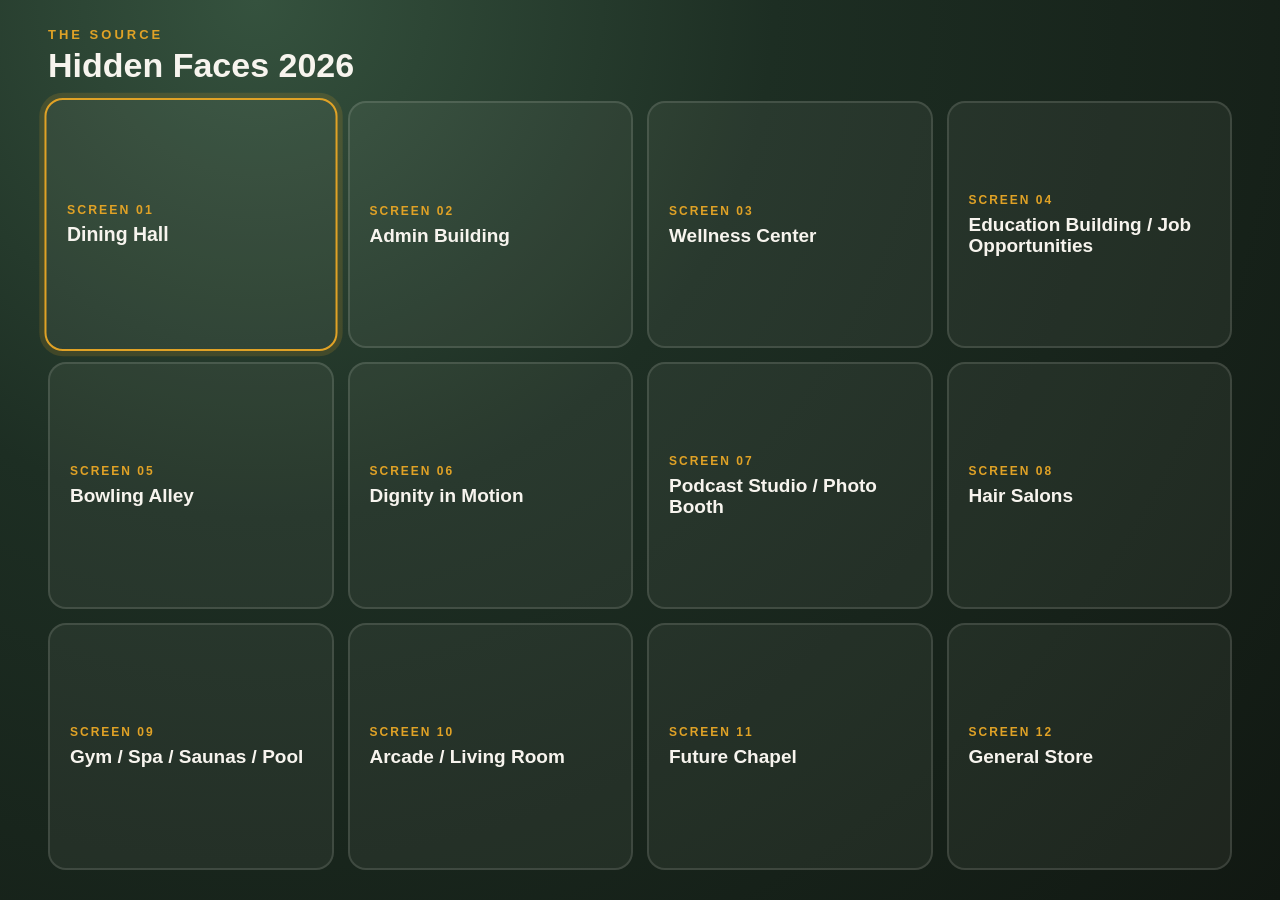
==== site/tv/index.html @ abbdb0e5 "Use sixth TV tile for guest QR code" ====
<!doctype html>
<html>
<head>
<meta charset="utf-8">
<meta name="viewport" content="width=device-width,initial-scale=1">
<meta name="theme-color" content="#111812">
<title>Hidden Faces TV</title>
<style>
:root{--pine:#1D2E23;--bone:#F7F4EE;--gold:#E0A226;--muted:rgba(247,244,238,.62)}
*{box-sizing:border-box}
html,body{margin:0;width:100%;height:100%;overflow:hidden;background:#0B0E0C;color:var(--bone);font-family:Arial,sans-serif}
button{font:inherit}
.screen{position:fixed;inset:0}
.hidden{display:none!important}
#menu{display:flex;flex-direction:column;padding:28px 48px 30px;background:radial-gradient(circle at 20% 0%,#35523e 0,var(--pine) 38%,#111812 100%)}
h1{flex:none;margin:0 0 18px;font-size:34px;line-height:1.05}
h1 small{display:block;color:var(--gold);font-size:13px;letter-spacing:3px;text-transform:uppercase;margin-bottom:6px}
.grid{flex:1;min-height:0;display:grid;grid-template-columns:repeat(4,minmax(0,1fr));grid-template-rows:repeat(3,minmax(0,1fr));gap:14px}
.card{min-height:0;border:2px solid rgba(247,244,238,.13);border-radius:18px;background:rgba(247,244,238,.055);color:var(--bone);padding:16px 20px;text-align:left;outline:none;overflow:hidden}
.card.sel{border-color:var(--gold);box-shadow:0 0 0 5px rgba(224,162,38,.16);transform:scale(1.025)}
.num{display:block;color:var(--gold);font-size:12px;font-weight:bold;letter-spacing:2px;margin-bottom:8px}
.name{display:block;font-size:19px;font-weight:bold;line-height:1.08}
#player{background:#070907}
#video{position:absolute;inset:0;width:100%;height:100%;object-fit:cover;background:#000;display:none}
#wall{position:absolute;inset:0;display:grid;grid-template-columns:repeat(3,1fr);grid-template-rows:repeat(2,1fr);gap:5px;background:#111812}
.tile{position:relative;overflow:hidden;background:linear-gradient(145deg,#24382b,#111812)}
.tile img{position:absolute;inset:0;width:100%;height:100%;object-fit:cover;opacity:0;transform:scale(1.02);transition:opacity .75s ease,transform 1.1s ease}
.tile img.on{opacity:1;transform:scale(1)}
.tile.empty:after{content:"Hidden Faces";position:absolute;inset:0;display:flex;align-items:center;justify-content:center;color:rgba(247,244,238,.18);font-size:20px;font-weight:bold;letter-spacing:2px;text-transform:uppercase}
.wallshade{position:absolute;inset:0;pointer-events:none;background:linear-gradient(to bottom,rgba(0,0,0,.28),transparent 20%,transparent 76%,rgba(0,0,0,.42))}
.top{position:absolute;left:28px;right:28px;top:24px;display:flex;justify-content:space-between;align-items:center;z-index:4;text-shadow:0 2px 10px #000;font-size:25px;font-weight:bold}
.badge{font-size:13px;background:rgba(17,24,18,.8);padding:10px 14px;border-radius:999px;border:1px solid rgba(255,255,255,.18)}
.badge b{color:var(--gold)}
.bottom{position:absolute;left:28px;right:28px;bottom:20px;display:flex;justify-content:space-between;align-items:flex-end;gap:24px;z-index:4;color:#eee;text-shadow:0 2px 10px #000;font-size:13px}
#status{max-width:76%}
.counter{font-weight:bold;color:#fff;white-space:nowrap}
.qr-tile{display:flex;align-items:center;justify-content:center;background:linear-gradient(145deg,#F7F4EE,#E9E2D5);color:#1D2E23}
.qr-inner{width:100%;height:100%;display:flex;flex-direction:column;align-items:center;justify-content:center;text-align:center;padding:22px}
.qr-inner img{display:block;width:min(58%,220px);aspect-ratio:1/1;object-fit:contain;margin-bottom:12px;border-radius:8px}
.qr-inner strong{display:block;font-size:22px;line-height:1.05;letter-spacing:.04em;text-transform:uppercase}
.qr-inner span{display:block;margin-top:7px;font-size:15px;line-height:1.25;color:rgba(29,46,35,.7);max-width:260px}
#empty{position:absolute;inset:0;display:flex;align-items:center;justify-content:center;background:linear-gradient(145deg,#1D2E23,#0B0E0C);z-index:2;text-align:center;padding:80px}
#empty h2{font-size:40px;margin:0 0 14px}
#empty p{font-size:19px;color:var(--muted)}
</style>
</head>
<body tabindex="0">
<section id="menu" class="screen">
  <h1><small>The Source</small>Hidden Faces 2026</h1>
  <div id="grid" class="grid"></div>
</section>

<section id="player" class="screen hidden">
  <video id="video" playsinline></video>
  <div id="wall">
    <div class="tile empty"><img alt=""></div>
    <div class="tile empty"><img alt=""></div>
    <div class="tile empty"><img alt=""></div>
    <div class="tile empty"><img alt=""></div>
    <div class="tile empty"><img alt=""></div>
    <div class="qr-tile">
      <div class="qr-inner">
        <img src="[data-uri]" alt="QR code for the Hidden Faces guest app">
        <strong>Scan to join</strong>
        <span>Take and share your Hidden Faces photos</span>
      </div>
    </div>
  </div>
  <div class="wallshade"></div>
  <div id="empty" class="hidden"><div><h2 id="emptyTitle">Loading gallery…</h2><p id="emptyText">Guest photos will appear automatically.</p></div></div>
  <div class="top">
    <span id="location"></span>
    <span id="badge" class="badge"><b>LIVE</b> Gallery</span>
  </div>
  <div class="bottom">
    <span id="status">Connecting to the Hidden Faces gallery…</span>
    <span id="counter" class="counter"></span>
  </div>
undefined</section>

<script>
(function(){
"use strict";

const BUILD_ID="2026.10.07.4";
const CLOUD="ayyh0pzg";
const EVENT="hiddenfaces2026";
const GALLERY_MS=60000;
const REFRESH_MS=10000;
const VERSION_POLL_MS=30000;
const WALL_SIZE=5;

const PROFILES=[
  {id:"dining",name:"Dining Hall",video:""},
  {id:"admin",name:"Admin Building",video:""},
  {id:"wellness",name:"Wellness Center",video:""},
  {id:"education",name:"Education Building / Job Opportunities",video:""},
  {id:"bowling",name:"Bowling Alley",video:""},
  {id:"motion",name:"Dignity in Motion",video:""},
  {id:"podcast",name:"Podcast Studio / Photo Booth",video:""},
  {id:"salon",name:"Hair Salons",video:""},
  {id:"gym",name:"Gym / Spa / Saunas / Pool",video:""},
  {id:"living",name:"Arcade / Living Room",video:""},
  {id:"chapel",name:"Future Chapel",video:""},
  {id:"store",name:"General Store",video:""}
];

const $=id=>document.getElementById(id);
const menu=$("menu"),player=$("player"),grid=$("grid"),video=$("video"),wall=$("wall"),empty=$("empty"),emptyTitle=$("emptyTitle"),emptyText=$("emptyText"),locationEl=$("location"),badge=$("badge"),status=$("status"),counter=$("counter");
const tiles=[...document.querySelectorAll(".tile")];

let selected=Math.max(0,PROFILES.findIndex(p=>p.id===localStorage.getItem("hiddenFacesTvProfile")));
let active=null,galleryActive=false,phaseTimer=null,refreshTimer=null,knownIds=new Set();
let slots=tiles.map((tile,index)=>({index,tile,img:tile.querySelector("img"),photo:null}));

function renderMenu(){
  grid.innerHTML="";
  PROFILES.forEach((p,i)=>{
    const b=document.createElement("button");
    b.className="card"+(i===selected?" sel":"");
    b.innerHTML='<span class="num">SCREEN '+String(i+1).padStart(2,"0")+'</span><span class="name">'+p.name+'</span>';
    b.onclick=()=>{selected=i;start()};
    grid.appendChild(b);
  });
}

function move(dx,dy){
  const cols=4,row=Math.floor(selected/cols),col=selected%cols;
  let nr=Math.max(0,Math.min(2,row+dy));
  let nc=Math.max(0,Math.min(3,col+dx));
  selected=Math.min(PROFILES.length-1,nr*cols+nc);
  renderMenu();
}

function start(){
  active=PROFILES[selected];
  localStorage.setItem("hiddenFacesTvProfile",active.id);
  menu.classList.add("hidden");
  player.classList.remove("hidden");
  locationEl.textContent=active.name;
  clearTimers();
  begin();
  refreshTimer=setInterval(fetchGallery,REFRESH_MS);
}

function begin(){active&&active.video?playVideo():showGallery();}

function playVideo(){
  galleryActive=false;
  clearTimeout(phaseTimer);
  wall.classList.add("hidden");
  empty.classList.add("hidden");
  badge.innerHTML="<b>NOW</b> Video";
  status.textContent="Streaming this location's film.";
  counter.textContent="";
  video.style.display="block";
  video.src=active.video;
  video.currentTime=0;
  video.play().catch(()=>showGallery());
}

function releaseVideo(){
  try{video.pause()}catch(e){}
  video.removeAttribute("src");
  try{video.load()}catch(e){}
  video.style.display="none";
}

async function showGallery(){
  galleryActive=true;
  clearTimeout(phaseTimer);
  releaseVideo();
  wall.classList.remove("hidden");
  badge.innerHTML="<b>LIVE</b> Gallery";
  status.textContent="Five live guest photos. New uploads replace the oldest photo automatically.";
  await fetchGallery();
  if(active&&active.video){
    phaseTimer=setTimeout(()=>{if(galleryActive)playVideo();},GALLERY_MS);
  }
}

function photoUrl(id){
  return "https://res.cloudinary.com/"+CLOUD+"/image/upload/c_fill,w_900,h_600,q_auto,f_auto/"+id+".jpg";
}

function normalizeResources(resources){
  const seen=new Set();
  return (resources||[])
    .filter(r=>r&&r.public_id)
    .sort((a,b)=>String(a.created_at||"").localeCompare(String(b.created_at||"")))
    .filter(r=>{
      if(seen.has(r.public_id))return false;
      seen.add(r.public_id);
      return true;
    })
    .map(r=>({id:r.public_id,createdAt:r.created_at||"",url:photoUrl(r.public_id)}));
}

function oldestSlot(){
  const filled=slots.filter(s=>s.photo);
  if(filled.length<WALL_SIZE)return slots.find(s=>!s.photo);
  return filled.slice().sort((a,b)=>String(a.photo.createdAt).localeCompare(String(b.photo.createdAt)))[0];
}

function replaceSlot(slot,photo){
  if(!slot||!photo)return;
  const previous=slot.photo;
  slot.photo=photo;
  const preload=new Image();
  preload.onload=()=>{
    slot.img.classList.remove("on");
    setTimeout(()=>{
      slot.img.src=photo.url;
      slot.tile.classList.remove("empty");
      void slot.img.offsetWidth;
      slot.img.classList.add("on");
      updateCounter();
    },180);
  };
  preload.onerror=()=>{slot.photo=previous;updateCounter();};
  preload.src=photo.url;
}

function fillInitial(photos){
  const latest=photos.slice(-WALL_SIZE);
  slots.forEach((slot,i)=>{
    const p=latest[i];
    if(!p){
      slot.photo=null;
      slot.img.removeAttribute("src");
      slot.img.classList.remove("on");
      slot.tile.classList.add("empty");
      return;
    }
    slot.photo=p;
    slot.tile.classList.remove("empty");
    slot.img.src=p.url;
    slot.img.onload=()=>slot.img.classList.add("on");
  });
  updateCounter();
}

function updateCounter(){
  const n=slots.filter(s=>s.photo).length;
  counter.textContent=n+" of 5 photos";
  empty.classList.toggle("hidden",n>0);
  if(n===0){
    emptyTitle.textContent="Waiting for guest photos";
    emptyText.textContent="Photos tagged for Hidden Faces 2026 will appear here automatically.";
  }
}

function applyGallery(allPhotos){
  if(!allPhotos.length){
    if(!slots.some(s=>s.photo))updateCounter();
    return;
  }
  if(!knownIds.size){
    allPhotos.forEach(p=>knownIds.add(p.id));
    fillInitial(allPhotos);
    return;
  }
  const incoming=allPhotos.filter(p=>!knownIds.has(p.id));
  allPhotos.forEach(p=>knownIds.add(p.id));
  incoming.forEach(photo=>replaceSlot(oldestSlot(),photo));
  updateCounter();
}

async function fetchGallery(){
  if(!galleryActive)return;
  try{
    const r=await fetch("https://res.cloudinary.com/"+CLOUD+"/image/list/"+EVENT+".json?_="+Date.now(),{cache:"no-store"});
    if(r.status===404){if(!slots.some(s=>s.photo))updateCounter();return;}
    if(!r.ok)throw new Error("HTTP "+r.status);
    const j=await r.json();
    const photos=normalizeResources(j.resources);
    applyGallery(photos);
    const loaded=slots.filter(s=>s.photo).length;
    status.textContent=loaded
      ?"Live guest gallery • new photos replace the oldest tile automatically."
      :"Waiting for the first guest photo.";
  }catch(e){
    if(!slots.some(s=>s.photo)){
      empty.classList.remove("hidden");
      emptyTitle.textContent="Gallery connection interrupted";
      emptyText.textContent="The TV will keep retrying automatically.";
    }
    status.textContent="Trying to reconnect to the shared gallery…";
  }
}

function clearTimers(){
  galleryActive=false;
  clearTimeout(phaseTimer);
  clearInterval(refreshTimer);
  phaseTimer=refreshTimer=null;
}

function back(){
  if(player.classList.contains("hidden"))return;
  clearTimers();
  releaseVideo();
  player.classList.add("hidden");
  menu.classList.remove("hidden");
  renderMenu();
}

async function checkForUpdate(){
  try{
    const r=await fetch("./version.json?_="+Date.now(),{cache:"no-store"});
    if(!r.ok)return;
    const v=await r.json();
    if(v&&v.build&&v.build!==BUILD_ID)location.reload();
  }catch(e){}
}

video.addEventListener("ended",()=>showGallery());
video.addEventListener("error",()=>{if(active&&active.video)showGallery();});

document.addEventListener("keydown",e=>{
  const k=e.key||({19:"ArrowUp",20:"ArrowDown",21:"ArrowLeft",22:"ArrowRight",23:"Enter",66:"Enter"}[e.keyCode]||"");
  if(!player.classList.contains("hidden")){
    if(k==="Escape"||k==="Backspace"){e.preventDefault();back();}
    return;
  }
  if(k==="ArrowLeft"){e.preventDefault();move(-1,0)}
  else if(k==="ArrowRight"){e.preventDefault();move(1,0)}
  else if(k==="ArrowUp"){e.preventDefault();move(0,-1)}
  else if(k==="ArrowDown"){e.preventDefault();move(0,1)}
  else if(k==="Enter"){e.preventDefault();start()}
});

window.TV={androidBack:back};
renderMenu();
setInterval(checkForUpdate,VERSION_POLL_MS);

// Once a TV has been assigned a location, normal launches go straight back to it.
const saved=localStorage.getItem("hiddenFacesTvProfile");
if(saved&&location.search.indexOf("menu=1")===-1){
  const i=PROFILES.findIndex(p=>p.id===saved);
  if(i>=0){selected=i;setTimeout(start,350);}
}
document.body.focus();
})();
</script>
</body>
</html>
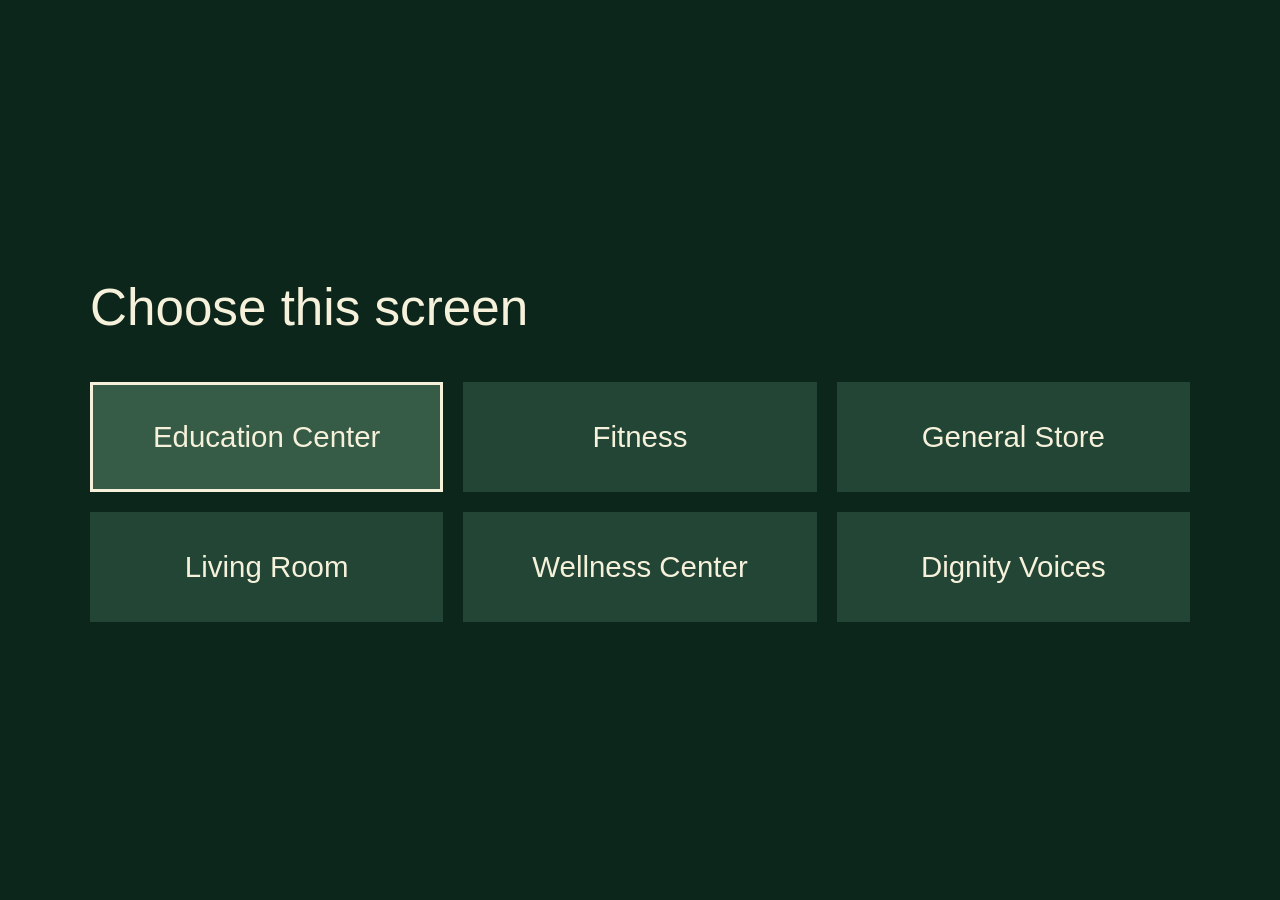
==== commit d6bc8919: "Publish six TV slideshows with live guest collage and remote updates" ====
--- a/site/tv/index.html
+++ b/site/tv/index.html
@@ -1,347 +1,12 @@
-<!doctype html>
-<html>
-<head>
-<meta charset="utf-8">
-<meta name="viewport" content="width=device-width,initial-scale=1">
-<meta name="theme-color" content="#111812">
-<title>Hidden Faces TV</title>
-<style>
-:root{--pine:#1D2E23;--bone:#F7F4EE;--gold:#E0A226;--muted:rgba(247,244,238,.62)}
-*{box-sizing:border-box}
-html,body{margin:0;width:100%;height:100%;overflow:hidden;background:#0B0E0C;color:var(--bone);font-family:Arial,sans-serif}
-button{font:inherit}
-.screen{position:fixed;inset:0}
-.hidden{display:none!important}
-#menu{display:flex;flex-direction:column;padding:28px 48px 30px;background:radial-gradient(circle at 20% 0%,#35523e 0,var(--pine) 38%,#111812 100%)}
-h1{flex:none;margin:0 0 18px;font-size:34px;line-height:1.05}
-h1 small{display:block;color:var(--gold);font-size:13px;letter-spacing:3px;text-transform:uppercase;margin-bottom:6px}
-.grid{flex:1;min-height:0;display:grid;grid-template-columns:repeat(4,minmax(0,1fr));grid-template-rows:repeat(3,minmax(0,1fr));gap:14px}
-.card{min-height:0;border:2px solid rgba(247,244,238,.13);border-radius:18px;background:rgba(247,244,238,.055);color:var(--bone);padding:16px 20px;text-align:left;outline:none;overflow:hidden}
-.card.sel{border-color:var(--gold);box-shadow:0 0 0 5px rgba(224,162,38,.16);transform:scale(1.025)}
-.num{display:block;color:var(--gold);font-size:12px;font-weight:bold;letter-spacing:2px;margin-bottom:8px}
-.name{display:block;font-size:19px;font-weight:bold;line-height:1.08}
-#player{background:#070907}
-#video{position:absolute;inset:0;width:100%;height:100%;object-fit:cover;background:#000;display:none}
-#wall{position:absolute;inset:0;display:grid;grid-template-columns:repeat(3,1fr);grid-template-rows:repeat(2,1fr);gap:5px;background:#111812}
-.tile{position:relative;overflow:hidden;background:linear-gradient(145deg,#24382b,#111812)}
-.tile img{position:absolute;inset:0;width:100%;height:100%;object-fit:cover;opacity:0;transform:scale(1.02);transition:opacity .75s ease,transform 1.1s ease}
-.tile img.on{opacity:1;transform:scale(1)}
-.tile.empty:after{content:"Hidden Faces";position:absolute;inset:0;display:flex;align-items:center;justify-content:center;color:rgba(247,244,238,.18);font-size:20px;font-weight:bold;letter-spacing:2px;text-transform:uppercase}
-.wallshade{position:absolute;inset:0;pointer-events:none;background:linear-gradient(to bottom,rgba(0,0,0,.28),transparent 20%,transparent 76%,rgba(0,0,0,.42))}
-.top{position:absolute;left:28px;right:28px;top:24px;display:flex;justify-content:space-between;align-items:center;z-index:4;text-shadow:0 2px 10px #000;font-size:25px;font-weight:bold}
-.badge{font-size:13px;background:rgba(17,24,18,.8);padding:10px 14px;border-radius:999px;border:1px solid rgba(255,255,255,.18)}
-.badge b{color:var(--gold)}
-.bottom{position:absolute;left:28px;right:28px;bottom:20px;display:flex;justify-content:space-between;align-items:flex-end;gap:24px;z-index:4;color:#eee;text-shadow:0 2px 10px #000;font-size:13px}
-#status{max-width:76%}
-.counter{font-weight:bold;color:#fff;white-space:nowrap}
-.qr-tile{display:flex;align-items:center;justify-content:center;background:linear-gradient(145deg,#F7F4EE,#E9E2D5);color:#1D2E23}
-.qr-inner{width:100%;height:100%;display:flex;flex-direction:column;align-items:center;justify-content:center;text-align:center;padding:22px}
-.qr-inner img{display:block;width:min(58%,220px);aspect-ratio:1/1;object-fit:contain;margin-bottom:12px;border-radius:8px}
-.qr-inner strong{display:block;font-size:22px;line-height:1.05;letter-spacing:.04em;text-transform:uppercase}
-.qr-inner span{display:block;margin-top:7px;font-size:15px;line-height:1.25;color:rgba(29,46,35,.7);max-width:260px}
-#empty{position:absolute;inset:0;display:flex;align-items:center;justify-content:center;background:linear-gradient(145deg,#1D2E23,#0B0E0C);z-index:2;text-align:center;padding:80px}
-#empty h2{font-size:40px;margin:0 0 14px}
-#empty p{font-size:19px;color:var(--muted)}
-</style>
-</head>
-<body tabindex="0">
-<section id="menu" class="screen">
-  <h1><small>The Source</small>Hidden Faces 2026</h1>
-  <div id="grid" class="grid"></div>
-</section>
-
-<section id="player" class="screen hidden">
-  <video id="video" playsinline></video>
-  <div id="wall">
-    <div class="tile empty"><img alt=""></div>
-    <div class="tile empty"><img alt=""></div>
-    <div class="tile empty"><img alt=""></div>
-    <div class="tile empty"><img alt=""></div>
-    <div class="tile empty"><img alt=""></div>
-    <div class="qr-tile">
-      <div class="qr-inner">
-        <img src="[data-uri]" alt="QR code for the Hidden Faces guest app">
-        <strong>Scan to join</strong>
-        <span>Take and share your Hidden Faces photos</span>
-      </div>
-    </div>
-  </div>
-  <div class="wallshade"></div>
-  <div id="empty" class="hidden"><div><h2 id="emptyTitle">Loading gallery…</h2><p id="emptyText">Guest photos will appear automatically.</p></div></div>
-  <div class="top">
-    <span id="location"></span>
-    <span id="badge" class="badge"><b>LIVE</b> Gallery</span>
-  </div>
-  <div class="bottom">
-    <span id="status">Connecting to the Hidden Faces gallery…</span>
-    <span id="counter" class="counter"></span>
-  </div>
-undefined</section>
-
-<script>
-(function(){
-"use strict";
-
-const BUILD_ID="2026.10.07.4";
-const CLOUD="ayyh0pzg";
-const EVENT="hiddenfaces2026";
-const GALLERY_MS=60000;
-const REFRESH_MS=10000;
-const VERSION_POLL_MS=30000;
-const WALL_SIZE=5;
-
-const PROFILES=[
-  {id:"dining",name:"Dining Hall",video:""},
-  {id:"admin",name:"Admin Building",video:""},
-  {id:"wellness",name:"Wellness Center",video:""},
-  {id:"education",name:"Education Building / Job Opportunities",video:""},
-  {id:"bowling",name:"Bowling Alley",video:""},
-  {id:"motion",name:"Dignity in Motion",video:""},
-  {id:"podcast",name:"Podcast Studio / Photo Booth",video:""},
-  {id:"salon",name:"Hair Salons",video:""},
-  {id:"gym",name:"Gym / Spa / Saunas / Pool",video:""},
-  {id:"living",name:"Arcade / Living Room",video:""},
-  {id:"chapel",name:"Future Chapel",video:""},
-  {id:"store",name:"General Store",video:""}
-];
-
-const $=id=>document.getElementById(id);
-const menu=$("menu"),player=$("player"),grid=$("grid"),video=$("video"),wall=$("wall"),empty=$("empty"),emptyTitle=$("emptyTitle"),emptyText=$("emptyText"),locationEl=$("location"),badge=$("badge"),status=$("status"),counter=$("counter");
-const tiles=[...document.querySelectorAll(".tile")];
-
-let selected=Math.max(0,PROFILES.findIndex(p=>p.id===localStorage.getItem("hiddenFacesTvProfile")));
-let active=null,galleryActive=false,phaseTimer=null,refreshTimer=null,knownIds=new Set();
-let slots=tiles.map((tile,index)=>({index,tile,img:tile.querySelector("img"),photo:null}));
-
-function renderMenu(){
-  grid.innerHTML="";
-  PROFILES.forEach((p,i)=>{
-    const b=document.createElement("button");
-    b.className="card"+(i===selected?" sel":"");
-    b.innerHTML='<span class="num">SCREEN '+String(i+1).padStart(2,"0")+'</span><span class="name">'+p.name+'</span>';
-    b.onclick=()=>{selected=i;start()};
-    grid.appendChild(b);
-  });
-}
-
-function move(dx,dy){
-  const cols=4,row=Math.floor(selected/cols),col=selected%cols;
-  let nr=Math.max(0,Math.min(2,row+dy));
-  let nc=Math.max(0,Math.min(3,col+dx));
-  selected=Math.min(PROFILES.length-1,nr*cols+nc);
-  renderMenu();
-}
-
-function start(){
-  active=PROFILES[selected];
-  localStorage.setItem("hiddenFacesTvProfile",active.id);
-  menu.classList.add("hidden");
-  player.classList.remove("hidden");
-  locationEl.textContent=active.name;
-  clearTimers();
-  begin();
-  refreshTimer=setInterval(fetchGallery,REFRESH_MS);
-}
-
-function begin(){active&&active.video?playVideo():showGallery();}
-
-function playVideo(){
-  galleryActive=false;
-  clearTimeout(phaseTimer);
-  wall.classList.add("hidden");
-  empty.classList.add("hidden");
-  badge.innerHTML="<b>NOW</b> Video";
-  status.textContent="Streaming this location's film.";
-  counter.textContent="";
-  video.style.display="block";
-  video.src=active.video;
-  video.currentTime=0;
-  video.play().catch(()=>showGallery());
-}
-
-function releaseVideo(){
-  try{video.pause()}catch(e){}
-  video.removeAttribute("src");
-  try{video.load()}catch(e){}
-  video.style.display="none";
-}
-
-async function showGallery(){
-  galleryActive=true;
-  clearTimeout(phaseTimer);
-  releaseVideo();
-  wall.classList.remove("hidden");
-  badge.innerHTML="<b>LIVE</b> Gallery";
-  status.textContent="Five live guest photos. New uploads replace the oldest photo automatically.";
-  await fetchGallery();
-  if(active&&active.video){
-    phaseTimer=setTimeout(()=>{if(galleryActive)playVideo();},GALLERY_MS);
-  }
-}
-
-function photoUrl(id){
-  return "https://res.cloudinary.com/"+CLOUD+"/image/upload/c_fill,w_900,h_600,q_auto,f_auto/"+id+".jpg";
-}
-
-function normalizeResources(resources){
-  const seen=new Set();
-  return (resources||[])
-    .filter(r=>r&&r.public_id)
-    .sort((a,b)=>String(a.created_at||"").localeCompare(String(b.created_at||"")))
-    .filter(r=>{
-      if(seen.has(r.public_id))return false;
-      seen.add(r.public_id);
-      return true;
-    })
-    .map(r=>({id:r.public_id,createdAt:r.created_at||"",url:photoUrl(r.public_id)}));
-}
-
-function oldestSlot(){
-  const filled=slots.filter(s=>s.photo);
-  if(filled.length<WALL_SIZE)return slots.find(s=>!s.photo);
-  return filled.slice().sort((a,b)=>String(a.photo.createdAt).localeCompare(String(b.photo.createdAt)))[0];
-}
-
-function replaceSlot(slot,photo){
-  if(!slot||!photo)return;
-  const previous=slot.photo;
-  slot.photo=photo;
-  const preload=new Image();
-  preload.onload=()=>{
-    slot.img.classList.remove("on");
-    setTimeout(()=>{
-      slot.img.src=photo.url;
-      slot.tile.classList.remove("empty");
-      void slot.img.offsetWidth;
-      slot.img.classList.add("on");
-      updateCounter();
-    },180);
-  };
-  preload.onerror=()=>{slot.photo=previous;updateCounter();};
-  preload.src=photo.url;
-}
-
-function fillInitial(photos){
-  const latest=photos.slice(-WALL_SIZE);
-  slots.forEach((slot,i)=>{
-    const p=latest[i];
-    if(!p){
-      slot.photo=null;
-      slot.img.removeAttribute("src");
-      slot.img.classList.remove("on");
-      slot.tile.classList.add("empty");
-      return;
-    }
-    slot.photo=p;
-    slot.tile.classList.remove("empty");
-    slot.img.src=p.url;
-    slot.img.onload=()=>slot.img.classList.add("on");
-  });
-  updateCounter();
-}
-
-function updateCounter(){
-  const n=slots.filter(s=>s.photo).length;
-  counter.textContent=n+" of 5 photos";
-  empty.classList.toggle("hidden",n>0);
-  if(n===0){
-    emptyTitle.textContent="Waiting for guest photos";
-    emptyText.textContent="Photos tagged for Hidden Faces 2026 will appear here automatically.";
-  }
-}
-
-function applyGallery(allPhotos){
-  if(!allPhotos.length){
-    if(!slots.some(s=>s.photo))updateCounter();
-    return;
-  }
-  if(!knownIds.size){
-    allPhotos.forEach(p=>knownIds.add(p.id));
-    fillInitial(allPhotos);
-    return;
-  }
-  const incoming=allPhotos.filter(p=>!knownIds.has(p.id));
-  allPhotos.forEach(p=>knownIds.add(p.id));
-  incoming.forEach(photo=>replaceSlot(oldestSlot(),photo));
-  updateCounter();
-}
-
-async function fetchGallery(){
-  if(!galleryActive)return;
-  try{
-    const r=await fetch("https://res.cloudinary.com/"+CLOUD+"/image/list/"+EVENT+".json?_="+Date.now(),{cache:"no-store"});
-    if(r.status===404){if(!slots.some(s=>s.photo))updateCounter();return;}
-    if(!r.ok)throw new Error("HTTP "+r.status);
-    const j=await r.json();
-    const photos=normalizeResources(j.resources);
-    applyGallery(photos);
-    const loaded=slots.filter(s=>s.photo).length;
-    status.textContent=loaded
-      ?"Live guest gallery • new photos replace the oldest tile automatically."
-      :"Waiting for the first guest photo.";
-  }catch(e){
-    if(!slots.some(s=>s.photo)){
-      empty.classList.remove("hidden");
-      emptyTitle.textContent="Gallery connection interrupted";
-      emptyText.textContent="The TV will keep retrying automatically.";
-    }
-    status.textContent="Trying to reconnect to the shared gallery…";
-  }
-}
-
-function clearTimers(){
-  galleryActive=false;
-  clearTimeout(phaseTimer);
-  clearInterval(refreshTimer);
-  phaseTimer=refreshTimer=null;
-}
-
-function back(){
-  if(player.classList.contains("hidden"))return;
-  clearTimers();
-  releaseVideo();
-  player.classList.add("hidden");
-  menu.classList.remove("hidden");
-  renderMenu();
-}
-
-async function checkForUpdate(){
-  try{
-    const r=await fetch("./version.json?_="+Date.now(),{cache:"no-store"});
-    if(!r.ok)return;
-    const v=await r.json();
-    if(v&&v.build&&v.build!==BUILD_ID)location.reload();
-  }catch(e){}
-}
-
-video.addEventListener("ended",()=>showGallery());
-video.addEventListener("error",()=>{if(active&&active.video)showGallery();});
-
-document.addEventListener("keydown",e=>{
-  const k=e.key||({19:"ArrowUp",20:"ArrowDown",21:"ArrowLeft",22:"ArrowRight",23:"Enter",66:"Enter"}[e.keyCode]||"");
-  if(!player.classList.contains("hidden")){
-    if(k==="Escape"||k==="Backspace"){e.preventDefault();back();}
-    return;
-  }
-  if(k==="ArrowLeft"){e.preventDefault();move(-1,0)}
-  else if(k==="ArrowRight"){e.preventDefault();move(1,0)}
-  else if(k==="ArrowUp"){e.preventDefault();move(0,-1)}
-  else if(k==="ArrowDown"){e.preventDefault();move(0,1)}
-  else if(k==="Enter"){e.preventDefault();start()}
-});
-
-window.TV={androidBack:back};
-renderMenu();
-setInterval(checkForUpdate,VERSION_POLL_MS);
-
-// Once a TV has been assigned a location, normal launches go straight back to it.
-const saved=localStorage.getItem("hiddenFacesTvProfile");
-if(saved&&location.search.indexOf("menu=1")===-1){
-  const i=PROFILES.findIndex(p=>p.id===saved);
-  if(i>=0){selected=i;setTimeout(start,350);}
-}
-document.body.focus();
-})();
-</script>
-</body>
-</html>+<!doctype html>
+<html lang="en">
+<head>
+  <meta charset="utf-8">
+  <meta name="viewport" content="width=device-width,initial-scale=1">
+  <meta name="tv-build" content="2026.10.30.1">
+  <title>Choose a screen · Hidden Faces TV</title>
+  <link rel="stylesheet" href="./releases/2026.10.30.1/setup.css">
+  <script type="module" src="./releases/2026.10.30.1/setup.mjs"></script>
+</head>
+<body><main><h1>Choose this screen</h1><nav id="locations" aria-label="TV location"></nav></main></body>
+</html>
--- a/site/tv/releases/2026.10.30.1/setup.css
+++ b/site/tv/releases/2026.10.30.1/setup.css
@@ -0,0 +1,10 @@
+:root { color-scheme: dark; font-family: Arial, Helvetica, sans-serif; background: #0d261c; color: #f6f1db; }
+* { box-sizing: border-box; }
+html, body { margin: 0; min-height: 100%; }
+body { min-height: 100vh; display: grid; place-items: center; padding: 5vh 6vw; }
+main { width: min(1100px, 100%); }
+h1 { font-size: clamp(26px, 4vw, 54px); font-weight: 400; margin: 0 0 5vh; }
+nav { display: grid; grid-template-columns: repeat(3, minmax(0, 1fr)); gap: 20px; }
+a { display: grid; min-height: 110px; place-items: center; padding: 24px 12px; text-align: center; background: #234535; color: inherit; border: 3px solid transparent; text-decoration: none; font-size: clamp(18px, 2.3vw, 30px); }
+a:focus, a:hover { outline: none; border-color: #f6f1db; background: #365c47; }
+@media (max-width: 600px) { nav { grid-template-columns: repeat(2, minmax(0,1fr)); } }
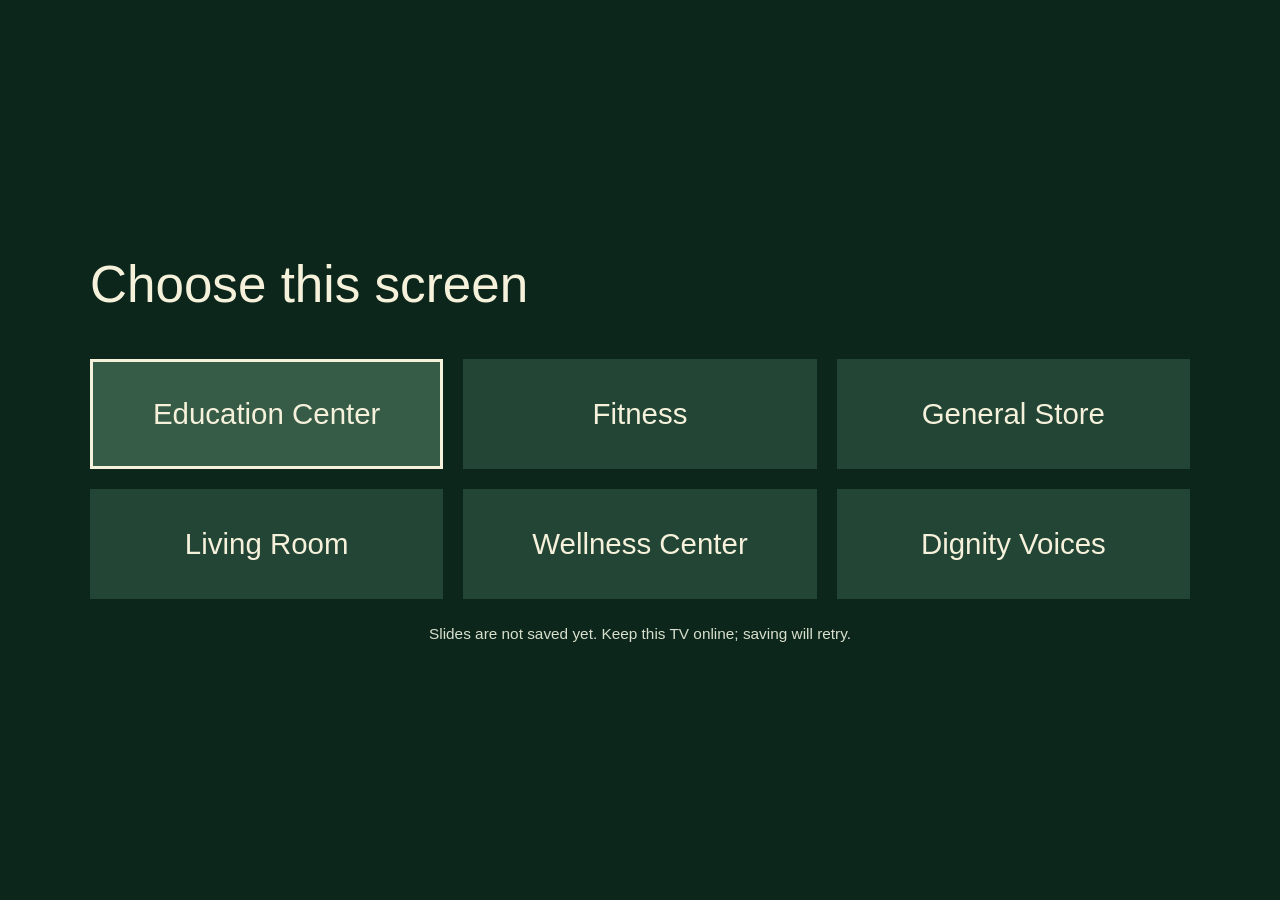
==== commit d5eea71f: "Save every TV slideshow locally for offline playback and restart" ====
--- a/site/tv/index.html
+++ b/site/tv/index.html
@@ -1,12 +1,12 @@
-<!doctype html>
-<html lang="en">
-<head>
-  <meta charset="utf-8">
-  <meta name="viewport" content="width=device-width,initial-scale=1">
-  <meta name="tv-build" content="2026.10.30.1">
-  <title>Choose a screen · Hidden Faces TV</title>
-  <link rel="stylesheet" href="./releases/2026.10.30.1/setup.css">
-  <script type="module" src="./releases/2026.10.30.1/setup.mjs"></script>
-</head>
-<body><main><h1>Choose this screen</h1><nav id="locations" aria-label="TV location"></nav></main></body>
-</html>
+<!doctype html>
+<html lang="en">
+<head>
+  <meta charset="utf-8">
+  <meta name="viewport" content="width=device-width,initial-scale=1">
+  <meta name="tv-build" content="2026.10.30.2">
+  <title>Choose a screen · Hidden Faces TV</title>
+  <link rel="stylesheet" href="./releases/2026.10.30.2/setup.css">
+  <script type="module" src="./releases/2026.10.30.2/setup.mjs"></script>
+</head>
+<body><main><h1>Choose this screen</h1><nav id="locations" aria-label="TV location"></nav><p id="offline-status" role="status">Saving slides for offline use…</p></main></body>
+</html>
--- a/site/tv/releases/2026.10.30.2/setup.css
+++ b/site/tv/releases/2026.10.30.2/setup.css
@@ -0,0 +1,12 @@
+:root { color-scheme: dark; font-family: Arial, Helvetica, sans-serif; background: #0d261c; color: #f6f1db; }
+* { box-sizing: border-box; }
+html, body { margin: 0; min-height: 100%; }
+body { min-height: 100vh; display: grid; place-items: center; padding: 5vh 6vw; }
+main { width: min(1100px, 100%); }
+h1 { font-size: clamp(26px, 4vw, 54px); font-weight: 400; margin: 0 0 5vh; }
+nav { display: grid; grid-template-columns: repeat(3, minmax(0, 1fr)); gap: 20px; }
+a { display: grid; min-height: 110px; place-items: center; padding: 24px 12px; text-align: center; background: #234535; color: inherit; border: 3px solid transparent; text-decoration: none; font-size: clamp(18px, 2.3vw, 30px); }
+a:focus, a:hover { outline: none; border-color: #f6f1db; background: #365c47; }
+@media (max-width: 600px) { nav { grid-template-columns: repeat(2, minmax(0,1fr)); } }
+
+#offline-status{margin:24px 0 0;font-size:clamp(14px,1.2vw,20px);line-height:1.4;color:#d8dfcc;text-align:center}
